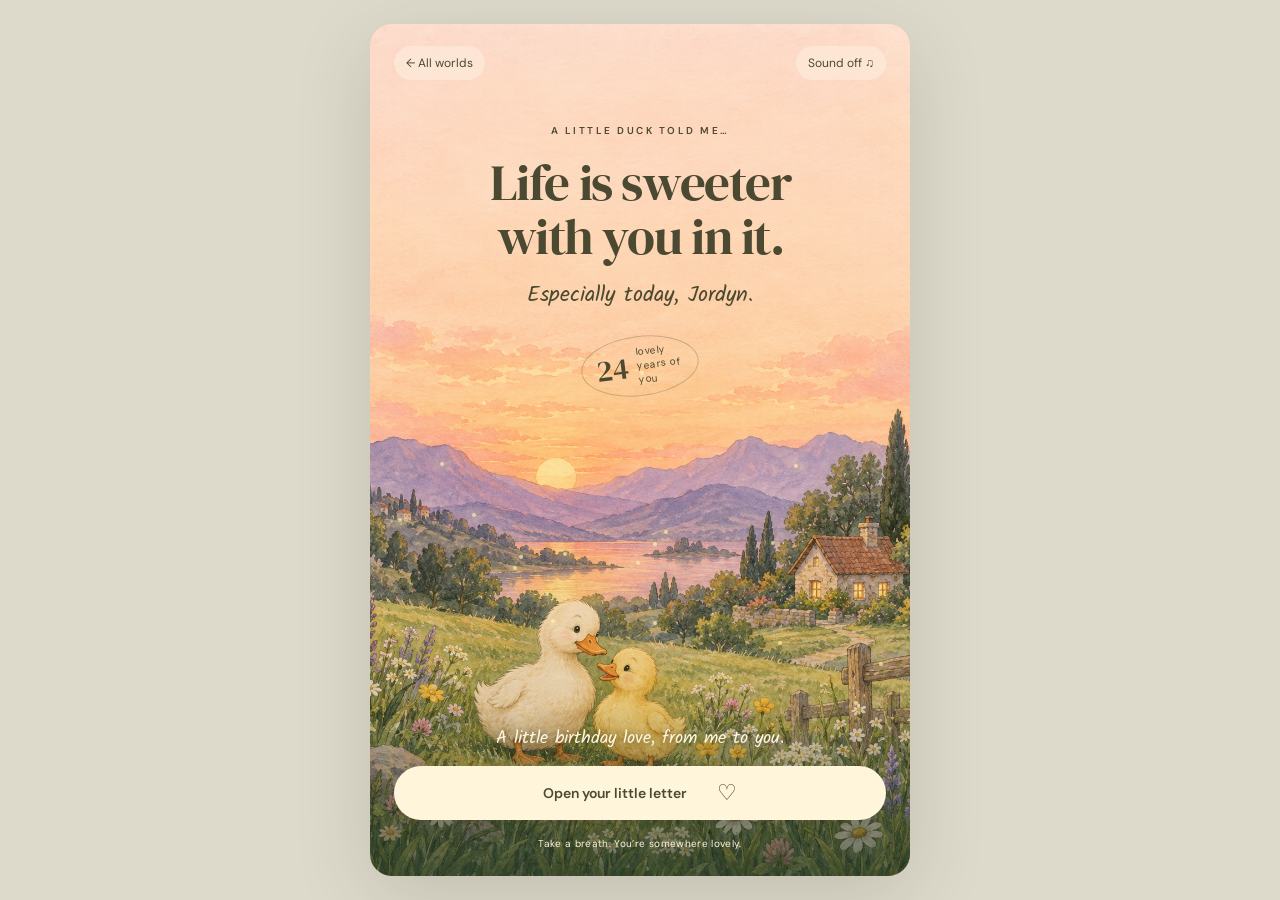
==== birthday-cards/meadow.html @ 9822b2c8 "Added the initial files for jords" ====
<!doctype html><html lang="en"><head><meta charset="utf-8"><meta name="viewport" content="width=device-width,initial-scale=1,viewport-fit=cover"><meta name="theme-color" content="#f5d8bd"><title>A little duck told me — Happy birthday, Jordyn</title><meta name="description" content="A little birthday letter for Jordyn’s 24th."><link rel="icon" href="data:image/svg+xml,%3Csvg xmlns='http://www.w3.org/2000/svg' viewBox='0 0 40 40'%3E%3Ctext y='32' font-size='32'%3E🌼%3C/text%3E%3C/svg%3E"><link rel="stylesheet" href="styles.css"><script defer src="card.js"></script></head><body class="card-page meadow" data-card="meadow"><main class="world"><img class="world-art" src="assets/meadow.png" alt="Two little duck friends together in a sunset meadow"><div class="sky-wash"></div><nav class="card-nav"><a href="index.html" aria-label="Back to all birthday card ideas">← All worlds</a><button class="sound-toggle" aria-pressed="false">Sound off ♫</button></nav><div class="specks" aria-hidden="true"></div><section class="card-heading"><p class="eyebrow">A LITTLE DUCK TOLD ME…</p><h1>Life is sweeter<br>with you in it.</h1><p class="handwritten">Especially today, Jordyn.</p><span class="age-stamp">24 <small>lovely years of you</small></span></section><div class="card-bottom"><p>A little birthday love, from me to you.</p><button class="primary" id="main-action">Open your little letter <span>♡</span></button><span class="tiny-note">Take a breath. You’re somewhere lovely.</span></div><dialog id="letter" class="letter-dialog"><button class="close-dialog" aria-label="Close letter">×</button><p class="eyebrow" id="letter-count">A NOTE FOR YOU · 1 OF 3</p><div class="letter-page" aria-live="polite"><span class="letter-symbol" aria-hidden="true">♡</span><h2 id="letter-title"></h2><p id="letter-copy"></p></div><button class="primary" id="letter-next">There’s more →</button><div class="page-dots" aria-hidden="true"><i></i><i></i><i></i></div></dialog></main><div class="particles" aria-hidden="true"></div></body></html>
---- birthday-cards/styles.css ----
@import url('https://fonts.googleapis.com/css2?family=DM+Sans:wght@400;500;600;700&family=DM+Serif+Display:ital@0;1&family=Kalam:wght@400;700&family=Lilita+One&display=swap');
:root{font-family:'DM Sans',sans-serif;color:#453e36;background:#f8f3eb;font-synthesis:none}*{box-sizing:border-box}body{margin:0}button,a{-webkit-tap-highlight-color:transparent}button{font:inherit;cursor:pointer}a{color:inherit}button:focus-visible,a:focus-visible{outline:3px solid #ac6341;outline-offset:5px}button{touch-action:manipulation}button:disabled{cursor:default}::selection{background:#efb9c3}h1,h2,p{margin-top:0}.gallery-header{max-width:1440px;margin:auto;padding:30px 5%;display:flex;align-items:center;justify-content:space-between;border-bottom:1px solid #ded8ce}.wordmark{text-decoration:none;font-size:15px;font-weight:600}.wordmark span{font-size:25px;margin-left:8px;color:#b97366}.edition{font-size:11px;letter-spacing:2px}.collection{max-width:1280px;margin:auto;padding:0 36px}.intro{text-align:center;padding:48px 0 35px}.eyebrow{font-size:11px;font-weight:600;letter-spacing:2.6px;line-height:1.8;margin-bottom:16px}.intro h1{font-family:'DM Serif Display',Georgia,serif;font-size:52px;line-height:1.08;font-weight:400;margin-bottom:18px;letter-spacing:-1.8px}.intro h1 em{color:#a55d68;font-weight:400}.intro>p:last-child{font-size:14px;line-height:1.7;color:#746b63}.concepts{display:grid;grid-template-columns:repeat(3,minmax(0,1fr));gap:32px}.concept-top{display:flex;justify-content:space-between;align-items:center;font-size:10px;letter-spacing:1.35px;margin-bottom:14px}.concept-top>span:last-child{font-size:22px}.preview{display:block;position:relative;height:450px;isolation:isolate;overflow:hidden;border-radius:130px 130px 10px 10px;text-decoration:none;box-shadow:0 12px 30px #624b3110;transition:transform .45s,box-shadow .45s}.preview:hover{transform:translateY(-7px) rotate(-.5deg);box-shadow:0 18px 40px #624b3125}.preview img{width:100%;height:100%;object-fit:cover;position:absolute;inset:0;z-index:-2}.preview:after{content:'';position:absolute;inset:0;z-index:-1;background:linear-gradient(#fff3dc22,transparent 60%)}.mini-content{text-align:center;padding:45px 12px 0}.mini-label{font-size:9px;font-weight:600;letter-spacing:1.9px}.mini-content h2{font:32px/1.1 'DM Serif Display',Georgia,serif;font-weight:400;margin:18px 0 10px;letter-spacing:-.8px}.mini-content i{font:16px 'Kalam',cursive}.preview-pill{position:absolute;bottom:22px;left:50%;transform:translateX(-50%);white-space:nowrap;border-radius:30px;padding:13px 18px;background:#fff8e8ed;font-size:11px;box-shadow:0 3px 16px #40382713}.frog-preview{background:#facbd1}.frog-preview .mini-content h2{font:34px/.95 'Lilita One','Arial Rounded MT Bold',sans-serif;color:#b94e68;letter-spacing:.2px}.frog-preview .mini-content h2 em{font-style:normal;color:#436f4a}.frog-preview .preview-pill{background:#41654a;color:#fff3d5}.garden-preview{color:#fff0cf;background:#142935}.garden-preview:after{background:linear-gradient(#14293533,transparent)}.garden-preview .mini-content h2{font-size:32px;margin-top:22px}.garden-preview .mini-label{font-size:8px;letter-spacing:1.2px}.garden-preview .preview-pill{background:#f9e6af;color:#263d38}.concept-description{padding:20px 0 0}.concept-description h2{font:25px 'DM Serif Display',Georgia,serif;margin-bottom:9px}.concept-description p{font-size:14px;line-height:1.6;color:#756e64;max-width:310px;min-height:45px}.explore{display:flex;justify-content:space-between;border-top:1px solid #ded8ce;padding:15px 0 5px;text-decoration:none;font-size:13px;font-weight:600}.explore span{font-size:20px}.gallery-footer{display:flex;justify-content:space-between;padding:45px 0 25px;font-size:11px;color:#8e8174}.card-page{--ink:#4b4931;--button:#fff5db;background:#dedacb;color:var(--ink)}.world{position:relative;isolation:isolate;max-width:540px;min-height:760px;height:100svh;margin:auto;overflow:hidden;background:#eed5b9}.world-art{position:absolute;inset:0;width:100%;height:100%;object-fit:cover;z-index:-3;animation:scene-drift 18s ease-in-out infinite alternate;transform-origin:50% 70%}.sky-wash{position:absolute;inset:0;z-index:-2;background:linear-gradient(#ffe9d778,#ffeed326 40%,transparent 57%,#1f39281a 80%,#203726a6)}.card-nav{display:flex;justify-content:space-between;align-items:center;padding:22px 24px;position:relative;z-index:3}.card-nav a,.sound-toggle{font-size:12px;text-decoration:none;color:inherit;border:0;background:#fff9eb60;padding:9px 12px;border-radius:22px;backdrop-filter:blur(12px)}.card-heading{text-align:center;padding:20px 22px 0;position:relative;z-index:1;animation:arrive 1s ease-out both}.card-heading .eyebrow{font-size:10px;letter-spacing:2.5px}.card-heading h1{font:clamp(38px,9vw,51px)/1.05 'DM Serif Display',Georgia,serif;font-weight:400;letter-spacing:-1.4px;margin-bottom:15px}.handwritten{font:22px 'Kalam',cursive}.age-stamp{display:inline-flex;align-items:center;gap:9px;font:30px 'DM Serif Display',Georgia,serif;padding:8px 14px;border:1px solid #69634d55;border-radius:50%;transform:rotate(-7deg);margin-top:1px}.age-stamp small{font:10px/1.4 'DM Sans',sans-serif;max-width:47px;text-align:left;letter-spacing:.5px}.card-bottom{position:absolute;bottom:max(26px,env(safe-area-inset-bottom));left:24px;right:24px;text-align:center;z-index:2;animation:arrive 1s .2s both}.card-bottom>p{font:18px 'Kalam',cursive;color:#fff6df;margin-bottom:13px;text-shadow:0 1px 7px #20332180}.primary{border:0;border-radius:40px;min-height:54px;padding:16px 25px;background:var(--button);color:var(--ink);font-weight:600;font-size:14px;box-shadow:0 6px 0 #212d1d12,0 7px 22px #232c1d12;transition:transform .2s,box-shadow .2s;max-width:100%}.primary:hover{transform:translateY(-3px);box-shadow:0 8px 0 #212d1d12,0 12px 22px #232c1d19}.primary:active{transform:translateY(1px)}.card-bottom .primary{width:100%;display:flex;justify-content:center;gap:30px;align-items:center}.primary span{font-size:22px;line-height:16px}.tiny-note{display:block;font-size:10px;letter-spacing:.35px;margin-top:17px;color:#fff6df}.specks{position:absolute;inset:0;pointer-events:none;overflow:hidden;z-index:0}.speck{position:absolute;width:4px;height:4px;background:#fff5b0;border-radius:100%;box-shadow:0 0 12px 3px #fff3ad90;animation:floaty var(--speed,6s) ease-in-out infinite alternate;opacity:.7;animation-delay:var(--delay)}dialog{position:fixed;width:calc(100% - 40px);max-width:430px;max-height:85svh;padding:45px 28px 28px;border:none;box-shadow:0 25px 100px #10271d50;text-align:center;color:var(--ink);overflow:auto}dialog::backdrop{background:#28352366;backdrop-filter:blur(6px)}dialog[open]{animation:letter-open .5s cubic-bezier(.2,.8,.3,1) both}.close-dialog{position:absolute;right:12px;top:8px;width:44px;height:44px;border:none;background:none;font-size:28px;color:inherit}.letter-dialog{background:#fff9e9;border-radius:5px;transform:rotate(-1deg);background-image:repeating-linear-gradient(transparent,transparent 31px,#826c3920 32px)}.letter-dialog .eyebrow{font-size:10px;letter-spacing:1.8px}.letter-symbol{font-size:36px;color:#b37b59}.letter-page h2{font:34px/1.12 'DM Serif Display',Georgia,serif;margin:17px 0}.letter-page p{font:19px/1.8 'Kalam',cursive;margin:0 0 24px}.letter-dialog .primary{background:#486249;color:#fff6dc;width:100%}.page-dots{display:flex;justify-content:center;gap:7px;margin-top:20px}.page-dots i{width:5px;height:5px;border-radius:50%;background:#d6d5bc}.page-dots i.active{background:#52654a}.frog{--ink:#a7445d;--button:#396546;background:#f2c5ce}.frog .world{background:#f9cbd3}.frog .world-art{animation:scene-drift 9s ease-in-out infinite alternate}.frog .card-heading{padding-top:13px}.frog .card-heading h1{font:clamp(43px,11vw,60px)/.93 'Lilita One','Arial Rounded MT Bold',sans-serif;letter-spacing:.2px;transform:rotate(-3deg);margin-top:18px;margin-bottom:22px}.frog .card-heading h1 em{color:#426d46;font-style:normal}.frog-subtitle{font-size:14px;font-weight:500}.frog .primary{color:#fff4d6}.frog .card-bottom>p{color:#7b3c50;text-shadow:none;font-family:'DM Sans',sans-serif;font-size:13px}.frog .tiny-note{color:#84475b}.frog .card-bottom{bottom:max(24px,env(safe-area-inset-bottom))}.birthday-badge{position:absolute;top:47%;right:7%;background:#fff4b7;color:#52734c;border:1px dashed #85995c;outline:5px solid #fff4b7;width:77px;height:77px;border-radius:50%;font:34px/.75 'Lilita One',sans-serif;transform:rotate(12deg);animation:badge-wiggle 4s ease-in-out infinite;z-index:2}.birthday-badge small{font:11px 'DM Sans',sans-serif}.frog-toast{position:absolute;top:61%;left:50%;transform:translateX(-50%);background:#fff9e9;padding:13px 18px;border-radius:20px;font:17px 'Kalam',cursive;max-width:85%;width:max-content;opacity:0;transition:opacity .3s;z-index:2;pointer-events:none}.frog-toast.show{opacity:1}.decree-dialog{background:#fff1d5;border:6px solid #f2b7bf;outline:2px solid #fff1d5;border-radius:100px 100px 20px 20px;padding-top:55px}.decree-crown{font-size:45px;display:block;animation:badge-wiggle 3s ease-in-out infinite}.decree-dialog h2{font:33px/1.05 'Lilita One',sans-serif;margin:19px 0}.decree-dialog h2 em{font-style:normal;color:#437247}.decree-dialog>p:not(.eyebrow){font-size:17px;line-height:1.65;min-height:83px}.text-button{display:block;margin:18px auto 0;border:0;background:transparent;color:#944558;text-decoration:underline;text-underline-offset:4px;font-size:12px;padding:10px}.garden{--ink:#fff0c9;--button:#f5e2a9;background:#10232c}.garden .world{background:#132d36}.garden .sky-wash{background:linear-gradient(#12263930,#12263935 55%,transparent 70%,#122a3590)}.garden .card-nav a,.garden .sound-toggle{background:#ffffff12}.garden .card-heading{padding-top:19px}.garden .card-heading .eyebrow{font-size:9px;letter-spacing:1.8px}.garden .card-heading h1{font-size:43px;line-height:1.12}.garden .card-heading h1 em{color:#f6dea0}.garden .handwritten{font-size:21px;color:#d6dac3}.garden .primary{color:#243f3b;box-shadow:0 0 30px #fff0ac13}.garden .card-bottom>p{font-family:'DM Sans',sans-serif;font-size:11px;letter-spacing:2px}.garden .tiny-note{color:#d3d9c9}.star-field{position:absolute;top:35%;left:20px;right:20px;bottom:27%;z-index:2;display:grid;grid-template-columns:repeat(6,1fr);grid-template-rows:repeat(4,1fr);align-items:center;justify-items:center}.wish-star{position:relative;display:grid;place-items:center;padding:0;min-width:44px;min-height:44px;border:0;color:#ffe9aa;background:transparent;font-size:27px;filter:drop-shadow(0 0 9px #ffe39d);animation:twinkle var(--speed) ease-in-out infinite;animation-delay:var(--delay);transform:translateY(var(--offset));transition:color .5s,opacity .5s}.wish-star:nth-child(3n){font-size:20px}.wish-star.found{color:#c2d1c4;opacity:.55;filter:none;animation:none}.wish-star:hover{color:white;filter:drop-shadow(0 0 15px #fff3a8)}.wish-dialog{background:#18353e;border:1px solid #eedcab50;border-radius:120px 120px 20px 20px;padding-top:45px}.wish-dialog::backdrop{background:#071b2780}.wish-spark{display:block;font-size:42px;color:#f3dd9f;margin-bottom:20px;animation:twinkle 3s infinite}.wish-dialog .eyebrow{color:#ced7ba;font-size:10px}.wish-dialog h2{font:37px/1.15 'DM Serif Display',Georgia,serif;margin-bottom:20px}.wish-dialog>p:not(.eyebrow){font-size:16px;line-height:1.8;color:#e0e4d5;margin-bottom:28px}.particles{position:fixed;inset:0;pointer-events:none;z-index:30;overflow:hidden}.particle{position:absolute;top:-30px;font-size:23px;animation:confetti var(--duration) ease-out forwards}.celebrating .world-art{animation:party-bounce .7s ease-in-out 3}.gallery .preview{animation:arrive .8s both}.gallery .concept:nth-child(2) .preview{animation-delay:.12s}.gallery .concept:nth-child(3) .preview{animation-delay:.24s}@keyframes arrive{from{opacity:0;transform:translateY(20px)}to{opacity:1;transform:translateY(0)}}@keyframes scene-drift{from{transform:scale(1)}to{transform:scale(1.045) translateY(-3px)}}@keyframes floaty{0%{transform:translate(0,0);opacity:.15}50%{opacity:1}100%{transform:translate(14px,-40px);opacity:.3}}@keyframes badge-wiggle{0%,100%{transform:rotate(10deg)}50%{transform:rotate(-7deg)}}@keyframes twinkle{0%,100%{opacity:.55;scale:.88}50%{opacity:1;scale:1.1}}@keyframes letter-open{from{opacity:0;translate:0 35px;scale:.93}to{opacity:1;translate:0 0;scale:1}}@keyframes confetti{to{transform:translate(var(--drift),105vh) rotate(var(--spin));opacity:0}}@keyframes party-bounce{0%,100%{transform:scale(1)}50%{transform:scale(1.035) rotate(1deg)}}@media(min-width:600px){.card-page{padding:24px 0}.world{border-radius:22px;height:calc(100svh - 48px);min-height:760px;box-shadow:0 20px 80px #0002}.card-heading h1{font-size:51px}.frog .card-heading h1{font-size:60px}.garden .card-heading h1{font-size:49px}}@media(max-width:800px){.collection{padding:0 22px}.concepts{gap:20px}.preview{height:380px}.mini-content h2{font-size:26px}.frog-preview .mini-content h2{font-size:28px}.garden-preview .mini-content h2{font-size:26px}.concept-top{font-size:8px;letter-spacing:.8px}.mini-label{font-size:7px}.mini-content{padding-top:42px}.preview-pill{font-size:9px;padding:12px}.concept-description h2{font-size:22px}}@media(max-width:620px){.gallery-header{padding:23px}.edition{display:none}.intro{padding:37px 0 25px}.intro h1{font-size:42px}.intro .eyebrow{font-size:9px;letter-spacing:1.5px}.intro>p:last-child{font-size:14px}.desktop-break{display:none}.concepts{display:block;max-width:380px;margin:auto}.concept{margin-bottom:38px}.concept-top{font-size:10px}.preview{height:475px}.mini-content{padding-top:50px}.mini-content h2{font-size:36px}.frog-preview .mini-content h2{font-size:39px}.garden-preview .mini-content h2{font-size:36px}.mini-label{font-size:10px}.preview-pill{font-size:12px;padding:14px 20px}.concept-description p{min-height:0;max-width:none}.gallery-footer{padding:0 0 24px;display:block;text-align:center;line-height:2}.gallery-footer span{display:block}.card-heading .eyebrow{letter-spacing:1.8px}}@media(max-width:360px){.card-nav{padding:15px}.card-heading{padding-top:13px}.card-heading h1{font-size:37px}.frog .card-heading h1{font-size:44px}.garden .card-heading h1{font-size:39px}.primary{font-size:13px;padding:15px}.world{min-height:700px}.star-field{left:8px;right:8px}.card-bottom{left:20px;right:20px}}@media(prefers-reduced-motion:reduce){*,*:before,*:after{animation:none!important;transition:none!important;scroll-behavior:auto!important}.particle{display:none}.world-art{transform:none}}
/* Keep close controls inside the arched cards and captions clear of the art. */
.decree-dialog .close-dialog,.wish-dialog .close-dialog{top:35px;right:25px}
.frog .world::after{content:'';position:absolute;inset:78% 0 0;background:linear-gradient(transparent,#f8c9d1 72%);z-index:-1;pointer-events:none}
@media(max-width:360px){.garden .star-field{top:40%;bottom:25%}.garden .card-heading{padding-top:7px}.garden .card-heading h1{font-size:36px}.garden .handwritten{font-size:19px}}
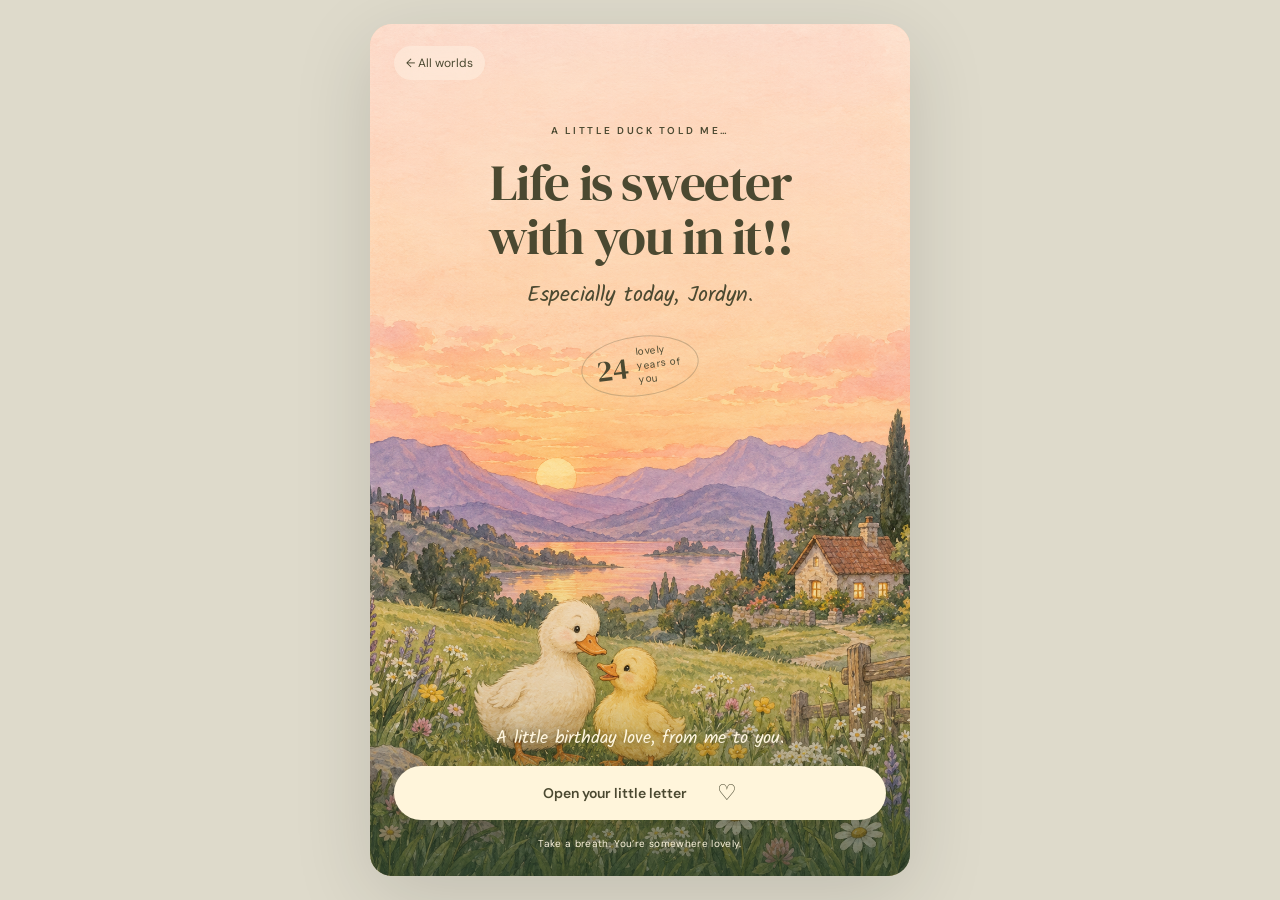
==== commit ddb8c176: "Adjusted the context" ====
--- a/birthday-cards/meadow.html
+++ b/birthday-cards/meadow.html
@@ -1 +1 @@
-<!doctype html><html lang="en"><head><meta charset="utf-8"><meta name="viewport" content="width=device-width,initial-scale=1,viewport-fit=cover"><meta name="theme-color" content="#f5d8bd"><title>A little duck told me — Happy birthday, Jordyn</title><meta name="description" content="A little birthday letter for Jordyn’s 24th."><link rel="icon" href="data:image/svg+xml,%3Csvg xmlns='http://www.w3.org/2000/svg' viewBox='0 0 40 40'%3E%3Ctext y='32' font-size='32'%3E🌼%3C/text%3E%3C/svg%3E"><link rel="stylesheet" href="styles.css"><script defer src="card.js"></script></head><body class="card-page meadow" data-card="meadow"><main class="world"><img class="world-art" src="assets/meadow.png" alt="Two little duck friends together in a sunset meadow"><div class="sky-wash"></div><nav class="card-nav"><a href="index.html" aria-label="Back to all birthday card ideas">← All worlds</a><button class="sound-toggle" aria-pressed="false">Sound off ♫</button></nav><div class="specks" aria-hidden="true"></div><section class="card-heading"><p class="eyebrow">A LITTLE DUCK TOLD ME…</p><h1>Life is sweeter<br>with you in it.</h1><p class="handwritten">Especially today, Jordyn.</p><span class="age-stamp">24 <small>lovely years of you</small></span></section><div class="card-bottom"><p>A little birthday love, from me to you.</p><button class="primary" id="main-action">Open your little letter <span>♡</span></button><span class="tiny-note">Take a breath. You’re somewhere lovely.</span></div><dialog id="letter" class="letter-dialog"><button class="close-dialog" aria-label="Close letter">×</button><p class="eyebrow" id="letter-count">A NOTE FOR YOU · 1 OF 3</p><div class="letter-page" aria-live="polite"><span class="letter-symbol" aria-hidden="true">♡</span><h2 id="letter-title"></h2><p id="letter-copy"></p></div><button class="primary" id="letter-next">There’s more →</button><div class="page-dots" aria-hidden="true"><i></i><i></i><i></i></div></dialog></main><div class="particles" aria-hidden="true"></div></body></html>
+<!doctype html><html lang="en"><head><meta charset="utf-8"><meta name="viewport" content="width=device-width,initial-scale=1,viewport-fit=cover"><meta name="theme-color" content="#f5d8bd"><title>A little duck told me — Happy birthday, Jordyn</title><meta name="description" content="A little birthday letter for Jordyn’s 24th."><link rel="icon" href="data:image/svg+xml,%3Csvg xmlns='http://www.w3.org/2000/svg' viewBox='0 0 40 40'%3E%3Ctext y='32' font-size='32'%3E🌼%3C/text%3E%3C/svg%3E"><link rel="stylesheet" href="styles.css"><script defer src="card.js"></script></head><body class="card-page meadow" data-card="meadow"><main class="world"><img class="world-art" src="assets/meadow.png" alt="Two little duck friends together in a sunset meadow"><div class="sky-wash"></div><nav class="card-nav"><a href="index.html" aria-label="Back to all birthday card ideas">← All worlds</a></nav><div class="specks" aria-hidden="true"></div><section class="card-heading"><p class="eyebrow">A LITTLE DUCK TOLD ME…</p><h1>Life is sweeter<br>with you in it!!</h1><p class="handwritten">Especially today, Jordyn.</p><span class="age-stamp">24 <small>lovely years of you</small></span></section><div class="card-bottom"><p>A little birthday love, from me to you.</p><button class="primary" id="main-action">Open your little letter <span>♡</span></button><span class="tiny-note">Take a breath. You’re somewhere lovely.</span></div><dialog id="letter" class="letter-dialog"><button class="close-dialog" aria-label="Close letter">×</button><p class="eyebrow" id="letter-count">A love letter for you</p><div class="letter-page" aria-live="polite"><span class="letter-symbol" aria-hidden="true">♡</span><h2 id="letter-title"></h2><p id="letter-copy"></p></div><button class="primary" id="letter-next">There’s more →</button><div class="page-dots" aria-hidden="true"><i></i><i></i><i></i></div></dialog></main><div class="particles" aria-hidden="true"></div></body></html>
